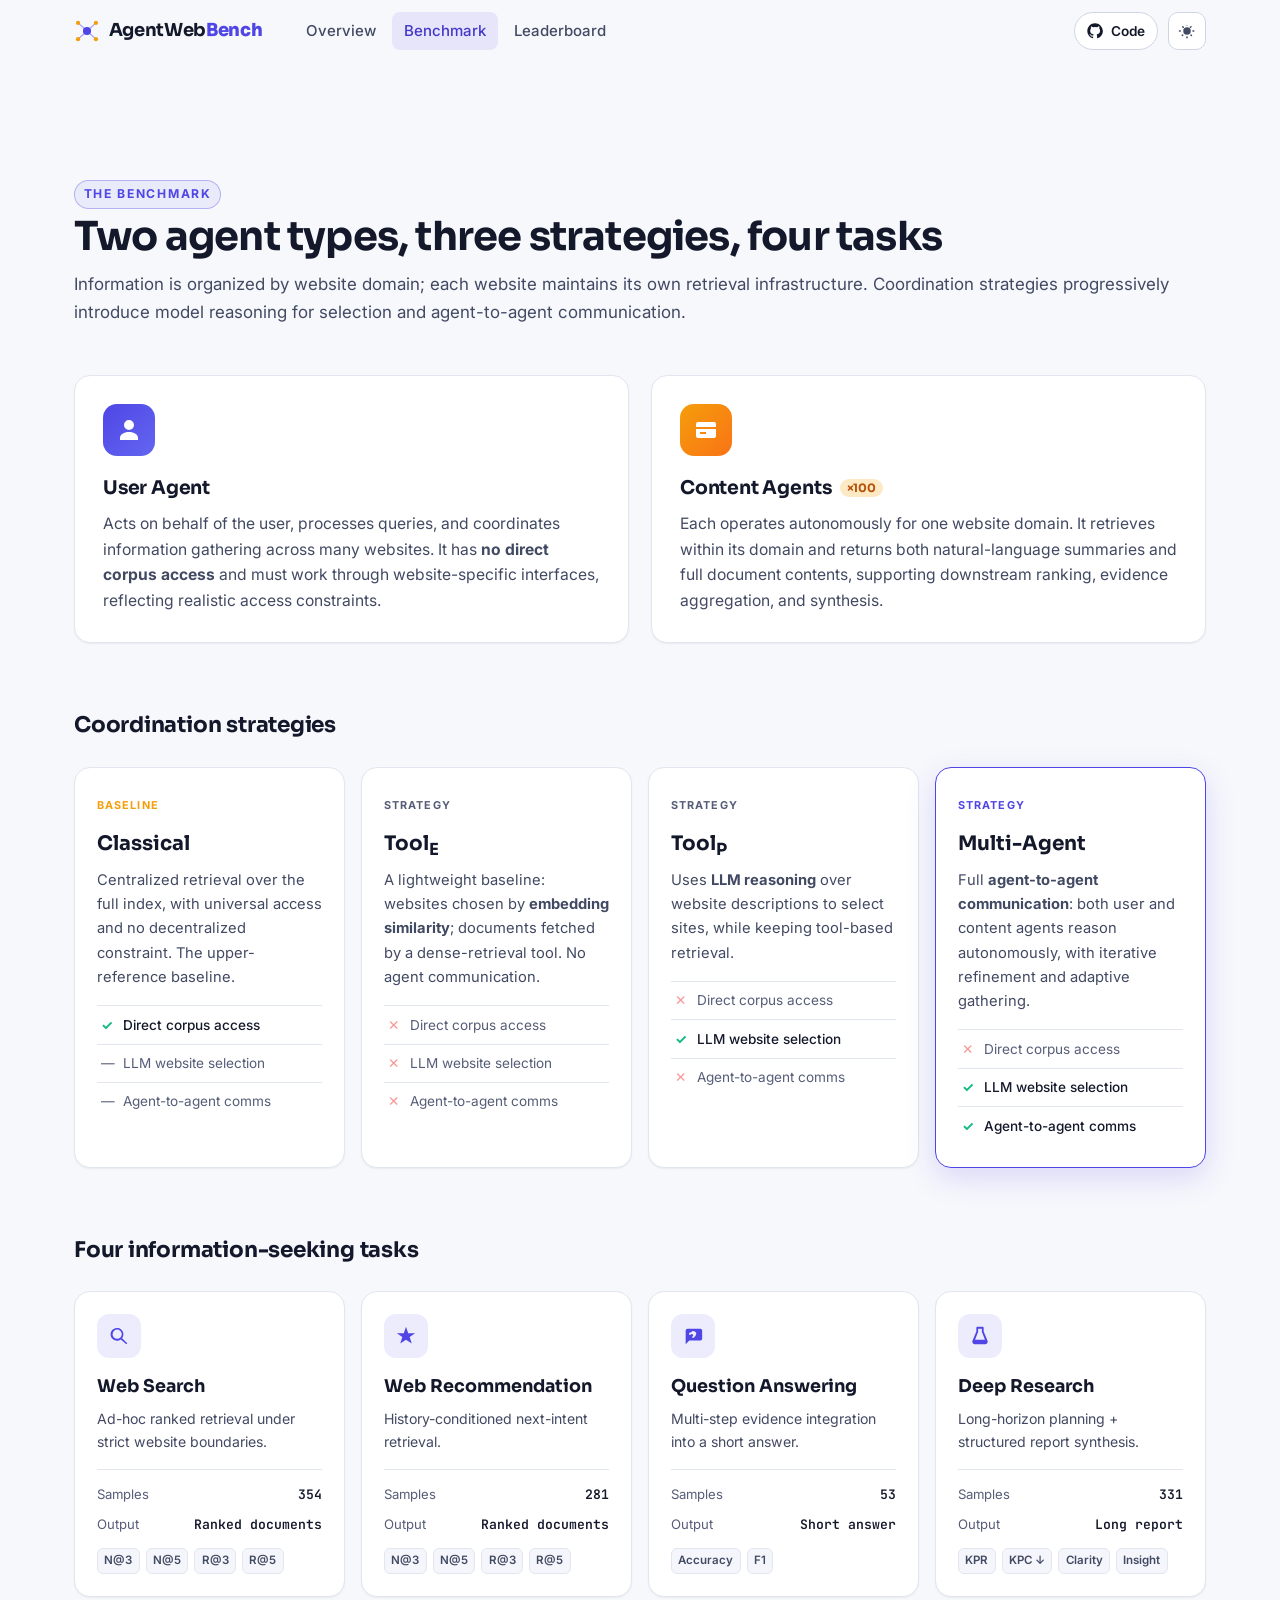
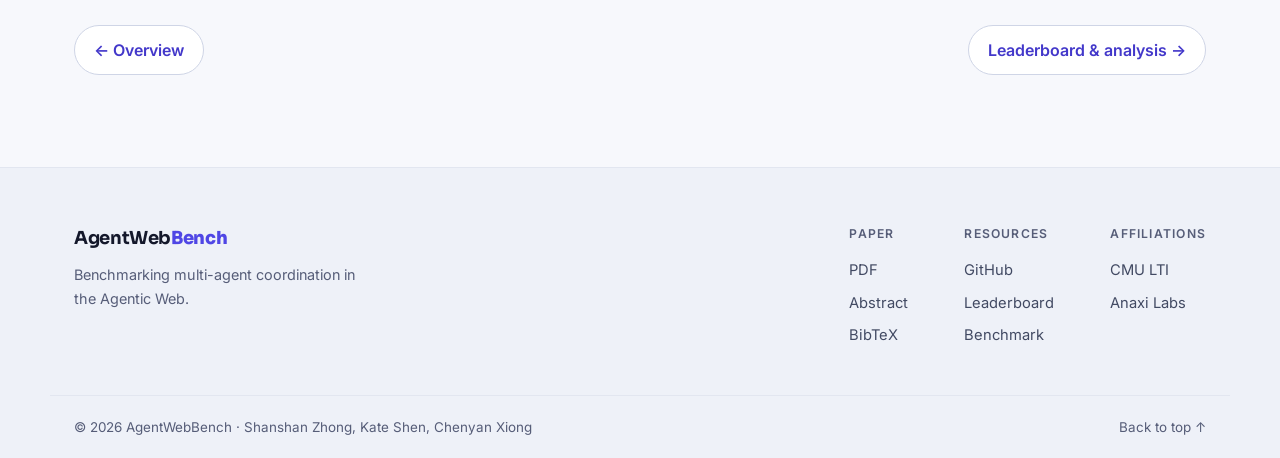
==== benchmark.html @ 43adce04 "upload" ====
<!DOCTYPE html>
<html lang="en" data-theme="light">
<head>
<meta charset="UTF-8" />
<meta name="viewport" content="width=device-width, initial-scale=1.0" />
<title>Benchmark · AgentWebBench</title>
<meta name="description" content="The AgentWebBench design: two agent types (user agent + 100 content agents), three coordination strategies (Tool_E, Tool_P, Multi-Agent), and four information-seeking tasks." />
<meta name="author" content="Shanshan Zhong, Kate Shen, Chenyan Xiong" />

<link rel="icon" href="data:image/svg+xml,%3Csvg xmlns='http://www.w3.org/2000/svg' viewBox='0 0 32 32'%3E%3Ccircle cx='16' cy='16' r='5' fill='%234f46e5'/%3E%3Ccircle cx='5' cy='6' r='2.6' fill='%23f59e0b'/%3E%3Ccircle cx='27' cy='6' r='2.6' fill='%23f59e0b'/%3E%3Ccircle cx='5' cy='26' r='2.6' fill='%23f59e0b'/%3E%3Ccircle cx='27' cy='26' r='2.6' fill='%23f59e0b'/%3E%3Cg stroke='%234f46e5' stroke-width='1.4' opacity='.55'%3E%3Cline x1='16' y1='16' x2='5' y2='6'/%3E%3Cline x1='16' y1='16' x2='27' y2='6'/%3E%3Cline x1='16' y1='16' x2='5' y2='26'/%3E%3Cline x1='16' y1='16' x2='27' y2='26'/%3E%3C/g%3E%3C/svg%3E" />

<link rel="preconnect" href="https://fonts.googleapis.com" />
<link rel="preconnect" href="https://fonts.gstatic.com" crossorigin />
<link href="https://fonts.googleapis.com/css2?family=Inter:wght@400;500;600;700;800&family=Sora:wght@600;700;800&family=JetBrains+Mono:wght@400;500;600&display=swap" rel="stylesheet" />
<link rel="stylesheet" href="assets/css/style.css" />
</head>
<body>

<!-- ============================= NAV ============================= -->
<header class="nav" id="nav">
  <div class="nav__inner">
    <a href="index.html" class="nav__brand" aria-label="AgentWebBench home">
      <span class="nav__logo" aria-hidden="true">
        <svg viewBox="0 0 32 32" width="26" height="26">
          <g class="logo-edges" stroke="currentColor" stroke-width="1.4" opacity=".5">
            <line x1="16" y1="16" x2="5" y2="6"/><line x1="16" y1="16" x2="27" y2="6"/>
            <line x1="16" y1="16" x2="5" y2="26"/><line x1="16" y1="16" x2="27" y2="26"/>
          </g>
          <circle cx="16" cy="16" r="5" class="logo-hub"/>
          <circle cx="5" cy="6" r="2.6" class="logo-node"/><circle cx="27" cy="6" r="2.6" class="logo-node"/>
          <circle cx="5" cy="26" r="2.6" class="logo-node"/><circle cx="27" cy="26" r="2.6" class="logo-node"/>
        </svg>
      </span>
      <span class="nav__name">AgentWeb<b>Bench</b></span>
    </a>

    <nav class="nav__links" aria-label="Section navigation">
      <a href="index.html">Overview</a>
      <a href="benchmark.html" class="active">Benchmark</a>
      <a href="leaderboard.html">Leaderboard</a>
    </nav>

    <div class="nav__actions">
      <a class="btn btn--ghost btn--sm" href="https://github.com/cxcscmu/AgentWebBench" target="_blank" rel="noopener">
        <svg viewBox="0 0 24 24" width="16" height="16" aria-hidden="true"><path fill="currentColor" d="M12 .5C5.7.5.5 5.7.5 12c0 5.1 3.3 9.4 7.9 10.9.6.1.8-.3.8-.6v-2c-3.2.7-3.9-1.5-3.9-1.5-.5-1.3-1.3-1.7-1.3-1.7-1.1-.7.1-.7.1-.7 1.2 0 1.8 1.2 1.8 1.2 1 1.8 2.8 1.3 3.5 1 .1-.8.4-1.3.7-1.6-2.6-.3-5.3-1.3-5.3-5.7 0-1.3.5-2.3 1.2-3.1-.1-.3-.5-1.5.1-3.1 0 0 1-.3 3.3 1.2a11.5 11.5 0 0 1 6 0C17.3 4.7 18.3 5 18.3 5c.6 1.6.2 2.8.1 3.1.8.8 1.2 1.8 1.2 3.1 0 4.4-2.7 5.4-5.3 5.7.4.4.8 1.1.8 2.2v3.3c0 .3.2.7.8.6 4.6-1.5 7.9-5.8 7.9-10.9C23.5 5.7 18.3.5 12 .5z"/></svg>
        <span>Code</span>
      </a>
      <button class="theme-toggle" id="themeToggle" aria-label="Toggle dark mode" title="Toggle theme">
        <svg class="icon-sun" viewBox="0 0 24 24" width="18" height="18"><path fill="currentColor" d="M12 17a5 5 0 1 0 0-10 5 5 0 0 0 0 10zm0-13a1 1 0 0 1 1 1V4a1 1 0 0 1-2 0V5a1 1 0 0 1 1-1zm0 15a1 1 0 0 1 1 1v1a1 1 0 0 1-2 0v-1a1 1 0 0 1 1-1zM4 12a1 1 0 0 1-1 1H2a1 1 0 0 1 0-2h1a1 1 0 0 1 1 1zm18 0a1 1 0 0 1-1 1h-1a1 1 0 0 1 0-2h1a1 1 0 0 1 1 1zM5.6 5.6a1 1 0 0 1 1.4 0l.7.7A1 1 0 1 1 6.3 7.7l-.7-.7a1 1 0 0 1 0-1.4zm11 11a1 1 0 0 1 1.4 0l.7.7a1 1 0 0 1-1.4 1.4l-.7-.7a1 1 0 0 1 0-1.4zm1.4-11a1 1 0 0 1 0 1.4l-.7.7a1 1 0 1 1-1.4-1.4l.7-.7a1 1 0 0 1 1.4 0zm-11 11a1 1 0 0 1 0 1.4l-.7.7a1 1 0 0 1-1.4-1.4l.7-.7a1 1 0 0 1 1.4 0z"/></svg>
        <svg class="icon-moon" viewBox="0 0 24 24" width="18" height="18"><path fill="currentColor" d="M21 12.8A9 9 0 1 1 11.2 3a7 7 0 0 0 9.8 9.8z"/></svg>
      </button>
      <button class="nav__burger" id="navBurger" aria-label="Open menu"><span></span><span></span><span></span></button>
    </div>
  </div>
</header>

<main id="top">

<!-- ============================= BENCHMARK ============================= -->
<section class="section section--first" id="benchmark">
  <div class="wrap">
    <header class="section__head section__head--wide reveal">
      <span class="eyebrow">The Benchmark</span>
      <h2 class="nowrap-lg">Two agent types, three strategies, four tasks</h2>
      <p class="section__sub">
        Information is organized by website domain; each website maintains its own retrieval infrastructure.
        Coordination strategies progressively introduce model reasoning for selection and agent-to-agent
        communication.
      </p>
    </header>

    <!-- Agent types -->
    <div class="cards cards--2 reveal">
      <article class="card card--agent">
        <div class="card__icon card__icon--user" aria-hidden="true">
          <svg viewBox="0 0 24 24" width="24" height="24"><path fill="currentColor" d="M12 12a5 5 0 1 0 0-10 5 5 0 0 0 0 10zm0 2c-5 0-9 2.5-9 6v2h18v-2c0-3.5-4-6-9-6z"/></svg>
        </div>
        <h3>User Agent</h3>
        <p>Acts on behalf of the user, processes queries, and coordinates information gathering across many websites. It has <b>no direct corpus access</b> and must work through website-specific interfaces, reflecting realistic access constraints.</p>
      </article>
      <article class="card card--agent">
        <div class="card__icon card__icon--content" aria-hidden="true">
          <svg viewBox="0 0 24 24" width="24" height="24"><path fill="currentColor" d="M4 4h16a2 2 0 0 1 2 2v3H2V6a2 2 0 0 1 2-2zm-2 7h20v7a2 2 0 0 1-2 2H4a2 2 0 0 1-2-2v-7zm4 3v2h6v-2H6z"/></svg>
        </div>
        <h3>Content Agents <span class="pill">×100</span></h3>
        <p>Each operates autonomously for one website domain. It retrieves within its domain and returns both natural-language summaries and full document contents, supporting downstream ranking, evidence aggregation, and synthesis.</p>
      </article>
    </div>

    <!-- Strategies -->
    <h3 class="subhead reveal">Coordination strategies</h3>
    <div class="strategy reveal">
      <div class="strategy__col">
        <div class="strategy__badge strategy__badge--base">Baseline</div>
        <h4>Classical</h4>
        <p>Centralized retrieval over the full index, with universal access and no decentralized constraint. The upper-reference baseline.</p>
        <ul class="strategy__feats">
          <li data-on>Direct corpus access</li>
          <li>LLM website selection</li>
          <li>Agent-to-agent comms</li>
        </ul>
      </div>
      <div class="strategy__col">
        <div class="strategy__badge">Strategy</div>
        <h4>Tool<sub>E</sub></h4>
        <p>A lightweight baseline: websites chosen by <b>embedding similarity</b>; documents fetched by a dense-retrieval tool. No agent communication.</p>
        <ul class="strategy__feats">
          <li class="off">Direct corpus access</li>
          <li class="off">LLM website selection</li>
          <li class="off">Agent-to-agent comms</li>
        </ul>
      </div>
      <div class="strategy__col">
        <div class="strategy__badge">Strategy</div>
        <h4>Tool<sub>P</sub></h4>
        <p>Uses <b>LLM reasoning</b> over website descriptions to select sites, while keeping tool-based retrieval.</p>
        <ul class="strategy__feats">
          <li class="off">Direct corpus access</li>
          <li data-on>LLM website selection</li>
          <li class="off">Agent-to-agent comms</li>
        </ul>
      </div>
      <div class="strategy__col strategy__col--hl">
        <div class="strategy__badge strategy__badge--star">Strategy</div>
        <h4>Multi-Agent</h4>
        <p>Full <b>agent-to-agent communication</b>: both user and content agents reason autonomously, with iterative refinement and adaptive gathering.</p>
        <ul class="strategy__feats">
          <li class="off">Direct corpus access</li>
          <li data-on>LLM website selection</li>
          <li data-on>Agent-to-agent comms</li>
        </ul>
      </div>
    </div>

    <!-- Tasks -->
    <h3 class="subhead reveal">Four information-seeking tasks</h3>
    <div class="tasks reveal" id="taskCards"></div>

    <nav class="pagenav reveal" aria-label="Page navigation">
      <a href="index.html">← Overview</a>
      <a href="leaderboard.html">Leaderboard &amp; analysis →</a>
    </nav>
  </div>
</section>

</main>

<!-- ============================= FOOTER ============================= -->
<footer class="footer">
  <h2 class="sr-only">Site footer</h2>
  <div class="wrap footer__inner">
    <div class="footer__brand">
      <span class="nav__name">AgentWeb<b>Bench</b></span>
      <p>Benchmarking multi-agent coordination in the Agentic Web.</p>
    </div>
    <div class="footer__cols">
      <div>
        <h3>Paper</h3>
        <a href="paper/latex/example_paper.pdf" target="_blank" rel="noopener">PDF</a>
        <a href="index.html#abstract">Abstract</a>
        <a href="index.html#cite">BibTeX</a>
      </div>
      <div>
        <h3>Resources</h3>
        <a href="https://github.com/cxcscmu/AgentWebBench" target="_blank" rel="noopener">GitHub</a>
        <a href="leaderboard.html">Leaderboard</a>
        <a href="benchmark.html">Benchmark</a>
      </div>
      <div>
        <h3>Affiliations</h3>
        <a href="https://lti.cs.cmu.edu" target="_blank" rel="noopener">CMU LTI</a>
        <span>Anaxi Labs</span>
      </div>
    </div>
  </div>
  <div class="footer__bar">
    <span>© 2026 AgentWebBench · Shanshan Zhong, Kate Shen, Chenyan Xiong</span>
    <a href="#top">Back to top ↑</a>
  </div>
</footer>

<script src="assets/js/data.js"></script>
<script src="assets/js/main.js"></script>
</body>
</html>
---- assets/css/style.css ----
/* =========================================================================
   AgentWebBench — project page styles
   ========================================================================= */

/* ---------- Design tokens ---------- */
:root {
  --bg:            #f7f8fc;
  --bg-alt:        #eef1f8;
  --surface:       #ffffff;
  --surface-2:     #f4f6fb;
  --ink:           #14182b;
  --ink-soft:      #424a63;
  --ink-faint:     #565d78; /* AA (≥4.5:1) on white & --surface-2 for caption/note text */
  --line:          #e2e6f0;
  --line-strong:   #cfd5e6;

  --brand:         #4f46e5;
  --brand-2:       #6366f1;
  --brand-ink:     #4338ca;
  --accent:        #f59e0b;
  --accent-soft:   #fde9c4;
  --good:          #10b981;
  --bad:           #ef4444;

  --brand-rgb:     79, 70, 229;
  --accent-rgb:    245, 158, 11;

  --best-bg:       rgba(var(--brand-rgb), .14);
  --best-bar:      var(--brand);
  --second-bg:     rgba(var(--accent-rgb), .16);

  --shadow-sm:     0 1px 2px rgba(20, 24, 43, .06);
  --shadow:        0 6px 24px rgba(20, 24, 43, .08);
  --shadow-lg:     0 24px 60px rgba(20, 24, 43, .14);

  --radius:        16px;
  --radius-sm:     10px;
  --maxw:          1180px;

  --sans: "Inter", system-ui, -apple-system, "Segoe UI", Roboto, sans-serif;
  --display: "Sora", var(--sans);
  --mono: "JetBrains Mono", ui-monospace, "SFMono-Regular", Menlo, monospace;
}

html[data-theme="dark"] {
  --bg:            #0b0e1a;
  --bg-alt:        #0f1426;
  --surface:       #141a2e;
  --surface-2:     #1a2138;
  --ink:           #eef1fb;
  --ink-soft:      #b9c0d6;
  --ink-faint:     #99a2c2; /* lifted for AA contrast on dark surfaces */
  --line:          #242c46;
  --line-strong:   #313a5c;

  --brand:         #818cf8;
  --brand-2:       #a5b4fc;
  --brand-ink:     #c7d2fe;
  --accent:        #fbbf24;
  --accent-soft:   #3a2e12;

  --brand-rgb:     129, 140, 248;
  --accent-rgb:    251, 191, 36;

  --best-bg:       rgba(var(--brand-rgb), .18);
  --second-bg:     rgba(var(--accent-rgb), .15);

  --shadow-sm:     0 1px 2px rgba(0,0,0,.4);
  --shadow:        0 8px 30px rgba(0,0,0,.45);
  --shadow-lg:     0 28px 70px rgba(0,0,0,.6);
}

/* ---------- Base ---------- */
* { box-sizing: border-box; }
html { scroll-behavior: smooth; scroll-padding-top: 84px; }
@media (prefers-reduced-motion: reduce) { html { scroll-behavior: auto; } }

body {
  margin: 0;
  font-family: var(--sans);
  background: var(--bg);
  color: var(--ink);
  line-height: 1.65;
  overflow-x: hidden; /* safety net against any horizontal overflow */
  -webkit-font-smoothing: antialiased;
  text-rendering: optimizeLegibility;
  transition: background .4s ease, color .4s ease;
}

/* Visible keyboard focus for all interactive controls (WCAG 2.4.7) */
:focus-visible {
  outline: 2px solid var(--brand);
  outline-offset: 2px;
  border-radius: 6px;
}
.sr-only {
  position: absolute; width: 1px; height: 1px; padding: 0; margin: -1px;
  overflow: hidden; clip: rect(0 0 0 0); white-space: nowrap; border: 0;
}
img { max-width: 100%; display: block; }
a { color: var(--brand-ink); text-decoration: none; }
a:hover { text-decoration: underline; }
sub, sup { line-height: 0; }
code {
  font-family: var(--mono);
  font-size: .86em;
  background: var(--surface-2);
  border: 1px solid var(--line);
  padding: .1em .4em;
  border-radius: 6px;
  color: var(--brand-ink);
}
::selection { background: rgba(var(--brand-rgb), .25); }

.wrap { width: 100%; max-width: var(--maxw); margin: 0 auto; padding: 0 24px; }
.wrap--narrow { max-width: 820px; }

.section { padding: 92px 0; position: relative; }
.section--alt { background: var(--bg-alt); }
.section__head { max-width: 760px; margin-bottom: 48px; }
.section__head--wide { max-width: none; }
.overview__more { margin-top: 40px; font-size: 1.02rem; color: var(--ink-soft); }
.overview__more a { font-weight: 600; white-space: nowrap; }

/* First section on a sub-page sits a little lower, clear of the sticky nav */
.section--first { padding-top: 116px; }
.pagenav { display: flex; justify-content: space-between; gap: 16px; flex-wrap: wrap; margin-top: 28px; }
.pagenav a { font-weight: 600; font-size: 1rem; padding: .7em 1.2em; border: 1px solid var(--line-strong); border-radius: 100px; background: var(--surface); transition: border-color .2s, transform .2s, color .2s; }
.pagenav a:hover { border-color: var(--brand); color: var(--brand-ink); transform: translateY(-2px); text-decoration: none; }
.pagenav a.is-empty { visibility: hidden; }
/* Keep these headings on a single line on desktop, where there is room */
@media (min-width: 980px) { .nowrap-lg { white-space: nowrap; } }
.section__head h2 {
  font-family: var(--display);
  font-size: clamp(1.7rem, 3.6vw, 2.5rem);
  line-height: 1.12;
  letter-spacing: -.02em;
  margin: .35rem 0 .7rem;
}
.section__sub { color: var(--ink-soft); font-size: 1.06rem; margin: 0; }

.eyebrow {
  display: inline-block;
  font-size: .76rem;
  font-weight: 700;
  letter-spacing: .14em;
  text-transform: uppercase;
  color: var(--brand);
  padding: .3em .7em;
  border: 1px solid color-mix(in srgb, var(--brand) 35%, transparent);
  border-radius: 100px;
  background: rgba(var(--brand-rgb), .07);
}
.subhead {
  font-family: var(--display);
  font-size: 1.35rem;
  letter-spacing: -.01em;
  margin: 64px 0 24px;
}

/* ---------- Buttons ---------- */
.btn {
  display: inline-flex; align-items: center; gap: .55em;
  font-family: var(--sans);
  font-weight: 600; font-size: .96rem;
  padding: .72em 1.25em;
  border-radius: 100px;
  border: 1px solid transparent;
  cursor: pointer;
  transition: transform .18s ease, box-shadow .2s ease, background .2s ease, border-color .2s ease, color .2s ease;
  text-decoration: none !important;
  white-space: nowrap;
}
.btn:active { transform: translateY(1px); }
.btn--sm { padding: .5em .9em; font-size: .85rem; }
.btn--primary { background: var(--brand); color: #fff; box-shadow: 0 8px 22px rgba(var(--brand-rgb), .35); }
.btn--primary:hover { background: var(--brand-2); transform: translateY(-2px); box-shadow: 0 12px 28px rgba(var(--brand-rgb), .42); }
.btn--dark { background: var(--ink); color: var(--bg); }
.btn--dark:hover { transform: translateY(-2px); box-shadow: var(--shadow); }
.btn--ghost { background: var(--surface); color: var(--ink); border-color: var(--line-strong); }
.btn--ghost:hover { border-color: var(--brand); color: var(--brand-ink); transform: translateY(-2px); }

/* ---------- Nav ---------- */
.nav {
  position: sticky; top: 0; z-index: 100;
  backdrop-filter: saturate(160%) blur(14px);
  -webkit-backdrop-filter: saturate(160%) blur(14px);
  background: color-mix(in srgb, var(--bg) 78%, transparent);
  border-bottom: 1px solid transparent;
  transition: border-color .3s ease, background .3s ease, box-shadow .3s;
}
.nav.is-scrolled { border-color: var(--line); box-shadow: var(--shadow-sm); }
.nav__inner {
  max-width: var(--maxw); margin: 0 auto;
  display: flex; align-items: center; gap: 18px;
  padding: 12px 24px;
}
.nav__brand { display: flex; align-items: center; gap: .55em; color: var(--ink); text-decoration: none !important; }
.nav__logo { color: var(--brand); display: grid; place-items: center; }
.logo-hub { fill: var(--brand); }
.logo-node { fill: var(--accent); }
.nav__name { font-family: var(--display); font-weight: 700; font-size: 1.12rem; letter-spacing: -.02em; }
.nav__name b { color: var(--brand); font-weight: 800; }
.nav__links { display: flex; gap: 4px; margin-left: 14px; }
.nav__links a {
  color: var(--ink-soft); font-weight: 500; font-size: .94rem;
  padding: .45em .8em; border-radius: 8px; text-decoration: none !important;
  transition: color .15s, background .15s;
}
.nav__links a:hover { color: var(--ink); background: var(--surface-2); }
.nav__links a.active { color: var(--brand-ink); background: rgba(var(--brand-rgb), .1); }
.nav__actions { margin-left: auto; display: flex; align-items: center; gap: 10px; }

.theme-toggle {
  width: 38px; height: 38px; display: grid; place-items: center;
  border-radius: 10px; border: 1px solid var(--line-strong);
  background: var(--surface); color: var(--ink-soft); cursor: pointer;
  transition: color .2s, border-color .2s, transform .2s;
}
.theme-toggle:hover { color: var(--brand); border-color: var(--brand); transform: rotate(-12deg); }
.icon-moon { display: none; }
html[data-theme="dark"] .icon-sun { display: none; }
html[data-theme="dark"] .icon-moon { display: block; }

.nav__burger { display: none; flex-direction: column; gap: 4px; width: 38px; height: 38px; border: 1px solid var(--line-strong); background: var(--surface); border-radius: 10px; cursor: pointer; align-items: center; justify-content: center; }
.nav__burger span { width: 17px; height: 2px; background: var(--ink); border-radius: 2px; transition: .25s; }

/* ---------- Hero ---------- */
.hero {
  position: relative; overflow: hidden;
  padding: clamp(70px, 12vw, 130px) 0 96px;
  text-align: center;
  background:
    radial-gradient(1200px 500px at 50% -8%, rgba(var(--brand-rgb), .14), transparent 60%),
    radial-gradient(900px 420px at 85% 12%, rgba(var(--accent-rgb), .1), transparent 55%);
}
.hero__canvas { position: absolute; inset: 0; width: 100%; height: 100%; opacity: .55; }
.hero__glow { position: absolute; left: 50%; top: -120px; width: 620px; height: 620px; transform: translateX(-50%);
  background: radial-gradient(circle, rgba(var(--brand-rgb), .22), transparent 65%); filter: blur(20px); pointer-events: none; }
.hero__inner { position: relative; z-index: 2; max-width: 920px; margin: 0 auto; padding: 0 24px; }

.hero__venue {
  display: inline-flex; align-items: center; gap: .55em;
  font-size: .82rem; font-weight: 600; letter-spacing: .03em;
  color: var(--brand-ink);
  background: var(--surface); border: 1px solid var(--line-strong);
  padding: .45em 1em; border-radius: 100px; box-shadow: var(--shadow-sm);
  text-decoration: none !important; margin-bottom: 26px;
}
.hero__venue .dot { width: 8px; height: 8px; border-radius: 50%; background: var(--accent); box-shadow: 0 0 0 4px rgba(var(--accent-rgb), .2); animation: pulse 2.4s ease-in-out infinite; }
@keyframes pulse { 50% { box-shadow: 0 0 0 8px rgba(var(--accent-rgb), 0); } }

.hero__title {
  font-family: var(--display); font-weight: 800;
  font-size: clamp(2.05rem, 9.6vw, 5.6rem);
  line-height: .98; letter-spacing: -.035em;
  margin: 0 0 .15em;
  background: linear-gradient(135deg, var(--ink) 30%, var(--brand) 120%);
  -webkit-background-clip: text; background-clip: text; -webkit-text-fill-color: transparent;
}
.hero__tagline { font-family: var(--display); font-weight: 700; font-size: clamp(1.1rem, 3vw, 1.7rem); letter-spacing: -.015em; margin: 0 0 1.1rem; color: var(--ink); }
.grad { background: linear-gradient(100deg, var(--brand), var(--accent)); -webkit-background-clip: text; background-clip: text; -webkit-text-fill-color: transparent; }
.hero__lead { max-width: 680px; margin: 0 auto 2rem; color: var(--ink-soft); font-size: 1.08rem; }
.hero__lead b { color: var(--ink); font-weight: 600; }

.hero__authors { list-style: none; display: flex; flex-wrap: wrap; justify-content: center; gap: .2em 1.4em; padding: 0; margin: 0 0 .4rem; font-size: 1.06rem; font-weight: 600; }
.hero__authors a { color: var(--brand-ink); }
.hero__authors sup { color: var(--ink-faint); font-weight: 500; }
.hero__affil { color: var(--ink-soft); font-size: 1.05rem; margin: 0 0 2rem; }
.hero__affil sup { color: var(--brand); font-weight: 700; }

.hero__cta { display: flex; flex-wrap: wrap; gap: 12px; justify-content: center; margin-bottom: 3.2rem; }

.hero__stats {
  display: flex; flex-wrap: wrap; justify-content: center; gap: 12px;
  max-width: 680px; margin: 0 auto; padding: 0;
}
.hero__stats > div {
  flex: 0 1 150px;
  background: var(--surface); border: 1px solid var(--line);
  border-radius: 14px; padding: 18px 8px; box-shadow: var(--shadow-sm);
}
.hero__stats dt { font-family: var(--display); font-weight: 800; font-size: clamp(1.4rem, 3vw, 2rem); color: var(--brand); letter-spacing: -.02em; }
.hero__stats dd { margin: 2px 0 0; font-size: .8rem; color: var(--ink-faint); font-weight: 500; }

.hero__scroll { position: absolute; bottom: 22px; left: 50%; transform: translateX(-50%); width: 26px; height: 42px; border: 2px solid var(--line-strong); border-radius: 14px; z-index: 2; }
.hero__scroll span { position: absolute; top: 8px; left: 50%; width: 4px; height: 8px; margin-left: -2px; background: var(--brand); border-radius: 4px; animation: scrolldot 1.8s ease-in-out infinite; }
@keyframes scrolldot { 0%,100% { opacity: 0; transform: translateY(0); } 40% { opacity: 1; } 80% { opacity: 0; transform: translateY(12px); } }

/* ---------- Abstract ---------- */
.abstract {
  font-size: 1.12rem; line-height: 1.85; color: var(--ink-soft); margin: 1.4rem 0 0;
  padding-left: 24px; border-left: 3px solid var(--brand);
}
.abstract b { color: var(--ink); font-weight: 600; }
.abstract__links { margin-top: 1.4rem; padding-left: 24px; }
.abstract__links a { font-weight: 600; }

/* ---------- Cards ---------- */
.cards { display: grid; gap: 22px; }
.cards--2 { grid-template-columns: repeat(2, 1fr); }
.cards--3 { grid-template-columns: repeat(3, 1fr); margin-top: 44px; }
.card {
  background: var(--surface); border: 1px solid var(--line);
  border-radius: var(--radius); padding: 28px;
  box-shadow: var(--shadow-sm); transition: transform .25s ease, box-shadow .25s ease, border-color .25s;
}
.card:hover { transform: translateY(-4px); box-shadow: var(--shadow); border-color: var(--line-strong); }
.card h3 { font-family: var(--display); font-size: 1.18rem; margin: .2rem 0 .5rem; letter-spacing: -.01em; }
.card p { color: var(--ink-soft); margin: 0; font-size: .98rem; }

.card--contrib { position: relative; padding-top: 30px; }
.card--contrib .card__num { font-family: var(--display); font-weight: 800; font-size: 2.4rem; color: rgba(var(--brand-rgb), .22); line-height: 1; }
.card--contrib h3 { margin-top: .35rem; }

.card__icon { width: 52px; height: 52px; border-radius: 14px; display: grid; place-items: center; margin-bottom: 16px; color: #fff; }
.card__icon--user { background: linear-gradient(135deg, var(--brand), var(--brand-2)); }
.card__icon--content { background: linear-gradient(135deg, var(--accent), #f97316); }
.pill { font-size: .72rem; font-weight: 700; vertical-align: middle; background: var(--accent-soft); color: #b45309; padding: .2em .6em; border-radius: 100px; margin-left: .4em; }
html[data-theme="dark"] .pill { color: var(--accent); }

/* ---------- Figures ---------- */
.figure { margin: 0; }
.figure img { border: 1px solid var(--line); border-radius: var(--radius); background: #fff; box-shadow: var(--shadow); }
.figure figcaption { color: var(--ink-faint); font-size: .9rem; margin-top: 14px; line-height: 1.55; }
.figure--hero { margin: 44px 0 12px; }
.figure--hero img { padding: 18px; }

/* ---------- Strategy comparison ---------- */
.strategy { display: grid; grid-template-columns: repeat(4, 1fr); gap: 16px; }
.strategy__col {
  background: var(--surface); border: 1px solid var(--line); border-radius: var(--radius);
  padding: 22px; box-shadow: var(--shadow-sm); transition: transform .25s, box-shadow .25s;
}
.strategy__col:hover { transform: translateY(-3px); box-shadow: var(--shadow); }
.strategy__col--hl { border-color: var(--brand); box-shadow: 0 10px 30px rgba(var(--brand-rgb), .18); }
.strategy__badge { display: inline-block; font-size: .68rem; font-weight: 700; letter-spacing: .1em; text-transform: uppercase; color: var(--ink-faint); margin-bottom: 12px; }
.strategy__badge--base { color: var(--accent); }
.strategy__badge--star { color: var(--brand); }
.strategy__col h4 { font-family: var(--display); font-size: 1.25rem; margin: 0 0 .5rem; }
.strategy__col p { font-size: .92rem; color: var(--ink-soft); margin: 0 0 16px; min-height: 76px; }
.strategy__feats { list-style: none; padding: 0; margin: 0; border-top: 1px solid var(--line); }
.strategy__feats li { font-size: .85rem; padding: .55em 0 .55em 26px; position: relative; color: var(--ink-faint); border-bottom: 1px solid var(--line); }
.strategy__feats li::before { content: "—"; position: absolute; left: 4px; color: var(--ink-faint); }
.strategy__feats li[data-on] { color: var(--ink); font-weight: 500; }
.strategy__feats li[data-on]::before { content: "✓"; color: var(--good); font-weight: 700; }
.strategy__feats li.off::before { content: "✕"; color: var(--bad); opacity: .55; }
.strategy__feats li:last-child { border-bottom: none; }

/* ---------- Task cards ---------- */
.tasks { display: grid; grid-template-columns: repeat(4, 1fr); gap: 16px; }
.taskcard {
  background: var(--surface); border: 1px solid var(--line); border-radius: var(--radius);
  padding: 22px; box-shadow: var(--shadow-sm); transition: transform .25s, box-shadow .25s, border-color .25s;
  position: relative; overflow: hidden;
}
.taskcard::after { content: ""; position: absolute; inset: 0 0 auto 0; height: 3px; background: linear-gradient(90deg, var(--brand), var(--accent)); opacity: 0; transition: opacity .25s; }
.taskcard:hover { transform: translateY(-4px); box-shadow: var(--shadow); border-color: var(--line-strong); }
.taskcard:hover::after { opacity: 1; }
.taskcard__icon { width: 44px; height: 44px; border-radius: 12px; display: grid; place-items: center; background: rgba(var(--brand-rgb), .1); color: var(--brand); margin-bottom: 14px; }
.taskcard h4 { font-family: var(--display); font-size: 1.1rem; margin: 0 0 .35rem; }
.taskcard p { font-size: .88rem; color: var(--ink-soft); margin: 0 0 16px; }
.taskcard__meta { display: flex; flex-direction: column; gap: 8px; border-top: 1px solid var(--line); padding-top: 14px; }
.taskcard__row { display: flex; justify-content: space-between; font-size: .82rem; }
.taskcard__row span:first-child { color: var(--ink-faint); }
.taskcard__row span:last-child { font-weight: 600; color: var(--ink); font-family: var(--mono); }
.taskcard__metrics { display: flex; flex-wrap: wrap; gap: 6px; margin-top: 4px; }
.taskcard__metrics b { font-size: .72rem; font-weight: 600; background: var(--surface-2); border: 1px solid var(--line); color: var(--ink-soft); padding: .22em .55em; border-radius: 6px; }

/* ---------- Leaderboard ---------- */
.lb { background: var(--surface); border: 1px solid var(--line); border-radius: var(--radius); box-shadow: var(--shadow); overflow: hidden; }
.lb__tabs { display: flex; flex-wrap: wrap; gap: 6px; padding: 14px; border-bottom: 1px solid var(--line); background: var(--surface-2); }
.lb__tab {
  display: inline-flex; align-items: center; gap: .5em;
  font-family: var(--sans); font-weight: 600; font-size: .9rem;
  color: var(--ink-soft); background: transparent; border: 1px solid transparent;
  padding: .55em 1em; border-radius: 100px; cursor: pointer; transition: .18s;
}
.lb__tab:hover { color: var(--ink); background: var(--surface); }
.lb__tab.active { color: #fff; background: var(--brand); border-color: var(--brand); box-shadow: 0 6px 16px rgba(var(--brand-rgb), .3); }
.lb__tab .cnt { font-size: .72rem; opacity: .7; font-weight: 500; }

.lb__controls { display: flex; flex-wrap: wrap; gap: 16px; align-items: center; justify-content: space-between; padding: 16px 18px; border-bottom: 1px solid var(--line); }
.lb__filters { display: flex; flex-wrap: wrap; gap: 6px; }
.lb__chip {
  font-family: inherit; font-size: .82rem; font-weight: 600; color: var(--ink-soft);
  background: var(--surface-2); border: 1px solid var(--line); line-height: 1.4;
  padding: .4em .8em; border-radius: 100px; cursor: pointer; transition: .15s; user-select: none;
}
.lb__chip:hover { border-color: var(--line-strong); }
.lb__chip.on { background: rgba(var(--brand-rgb), .12); border-color: var(--brand); color: var(--brand-ink); }
.lb__chip .x { opacity: .6; margin-left: .3em; }
.lb__right { display: flex; align-items: center; gap: 14px; flex-wrap: wrap; }
.lb__check { display: inline-flex; align-items: center; gap: .5em; font-size: .85rem; color: var(--ink-soft); cursor: pointer; user-select: none; }
.lb__check input { accent-color: var(--brand); width: 15px; height: 15px; }
.lb__search { display: flex; align-items: center; gap: .5em; background: var(--surface-2); border: 1px solid var(--line); border-radius: 100px; padding: .35em .85em; color: var(--ink-faint); transition: border-color .18s, box-shadow .18s; }
.lb__search:focus-within { border-color: var(--brand); box-shadow: 0 0 0 3px rgba(var(--brand-rgb), .18); color: var(--brand); }
.lb__search input { border: none; background: transparent; outline: none; font-family: var(--sans); font-size: .85rem; color: var(--ink); width: 130px; }

.lb__scroll { overflow-x: auto; -webkit-overflow-scrolling: touch; scrollbar-width: thin; scrollbar-color: var(--line-strong) transparent; }
.lb__scroll::-webkit-scrollbar { height: 9px; }
.lb__scroll::-webkit-scrollbar-thumb { background: var(--line-strong); border-radius: 100px; }
.lb__scroll::-webkit-scrollbar-track { background: transparent; }
.lb__hint { display: none; padding: 8px 18px 0; font-size: .76rem; color: var(--ink-faint); }
@media (max-width: 640px) { .lb__hint { display: block; } }
.lb__table { width: 100%; border-collapse: collapse; font-size: .92rem; min-width: 640px; }
.lb__table thead th {
  position: sticky; top: 0; z-index: 2;
  background: var(--surface); color: var(--ink-faint);
  font-weight: 600; font-size: .76rem; letter-spacing: .04em; text-transform: uppercase;
  text-align: right; padding: 14px 14px; border-bottom: 2px solid var(--line); white-space: nowrap;
  cursor: pointer; user-select: none; transition: color .15s;
}
.lb__table thead th:hover { color: var(--brand); }
.lb__table thead th.col-rank, .lb__table thead th.col-model, .lb__table thead th.col-method { text-align: left; }
.lb__table thead th.sorted { color: var(--brand); }
.lb__table thead th .arr { font-size: .9em; margin-left: .25em; }

.lb__table tbody td { padding: 11px 14px; border-bottom: 1px solid var(--line); text-align: right; white-space: nowrap; }
.lb__table tbody tr { transition: background .12s; }
.lb__table tbody tr:hover { background: var(--surface-2); }
.lb__table tbody tr.is-baseline { background: repeating-linear-gradient(45deg, transparent, transparent 8px, rgba(var(--accent-rgb), .04) 8px, rgba(var(--accent-rgb), .04) 16px); }

.cell-rank { color: var(--ink-faint); font-family: var(--mono); font-weight: 600; text-align: left !important; width: 44px; }
.cell-rank.top1 { color: var(--brand); }
.cell-model { text-align: left !important; }
.cell-model .m-name { font-weight: 700; color: var(--ink); }
.cell-model .m-org { display: inline-block; font-size: .68rem; font-weight: 700; letter-spacing: .03em; padding: .12em .5em; border-radius: 5px; margin-left: .5em; vertical-align: middle; }
.org-Qwen { background: #ede9fe; color: #6d28d9; }
.org-DeepSeek { background: #dbeafe; color: #1d4ed8; }
.org-OpenAI { background: #d1fae5; color: #047857; }
.org-Google { background: #fee2e2; color: #b91c1c; }
html[data-theme="dark"] .org-Qwen { background: #2e2466; color: #c4b5fd; }
html[data-theme="dark"] .org-DeepSeek { background: #16315f; color: #93c5fd; }
html[data-theme="dark"] .org-OpenAI { background: #0d3a2c; color: #6ee7b7; }
html[data-theme="dark"] .org-Google { background: #4a1414; color: #fca5a5; }

.cell-method { text-align: left !important; }
.tag-method { display: inline-block; font-size: .76rem; font-weight: 600; padding: .25em .7em; border-radius: 100px; border: 1px solid var(--line-strong); color: var(--ink-soft); }
.tag-method.m-classical { background: var(--accent-soft); border-color: transparent; color: #b45309; }
.tag-method.m-multi { background: rgba(var(--brand-rgb), .12); border-color: transparent; color: var(--brand-ink); }
html[data-theme="dark"] .tag-method.m-classical { color: var(--accent); }

.cell-val { position: relative; font-variant-numeric: tabular-nums; font-feature-settings: "tnum"; }
.cell-val .v { position: relative; z-index: 1; font-weight: 500; }
.cell-val .bar { position: absolute; right: 8px; bottom: 5px; height: 3px; border-radius: 2px; background: color-mix(in srgb, var(--brand) 35%, transparent); z-index: 0; }
.cell-val.is-best { background: var(--best-bg); }
.cell-val.is-best .v { font-weight: 800; color: var(--brand-ink); }
.cell-val.is-best .v::after { content: "★"; font-size: .7em; margin-left: .3em; color: var(--brand); vertical-align: top; }
.cell-val.is-second { background: var(--second-bg); }
.cell-val.is-second .v { font-weight: 700; }
.cell-val.is-na { color: var(--ink-faint); opacity: .6; }

.lb__note { padding: 14px 18px; margin: 0; font-size: .82rem; color: var(--ink-faint); border-top: 1px solid var(--line); background: var(--surface-2); }
.legend-best, .legend-second { font-weight: 600; white-space: nowrap; }
.legend-best { color: var(--brand-ink); }
.legend-second { color: var(--accent); }

/* ---------- Findings grid ---------- */
.findings-grid { display: grid; grid-template-columns: repeat(5, 1fr); gap: 14px; margin-top: 38px; }
.finding { background: var(--surface); border: 1px solid var(--line); border-radius: 14px; padding: 20px; box-shadow: var(--shadow-sm); }
.finding__tag { display: inline-block; font-size: .7rem; font-weight: 700; letter-spacing: .08em; text-transform: uppercase; color: var(--brand); margin-bottom: 10px; }
.finding p { font-size: .88rem; color: var(--ink-soft); margin: 0; }
.finding p b { color: var(--ink); }

/* ---------- Analysis blocks ---------- */
.analysis { display: grid; grid-template-columns: 1fr 1.15fr; gap: 48px; align-items: center; padding: 40px 0; }
.analysis--rev .analysis__text { order: 2; }
.analysis__kicker { display: inline-block; font-size: .74rem; font-weight: 700; letter-spacing: .12em; text-transform: uppercase; color: var(--accent); margin-bottom: 10px; }
.analysis__text h3 { font-family: var(--display); font-size: clamp(1.4rem, 2.6vw, 1.85rem); letter-spacing: -.02em; margin: 0 0 .8rem; line-height: 1.18; }
.analysis__text p { color: var(--ink-soft); margin: 0 0 1rem; }
.analysis__text p b { color: var(--ink); }
.analysis__fig img { padding: 14px; }

/* Full-width analysis block (e.g. the wide efficiency violin figure) */
.analysis-wide { padding: 40px 0; }
.analysis-wide__text { max-width: none; margin-bottom: 28px; }
.analysis-wide__text h3 { font-family: var(--display); font-size: clamp(1.4rem, 2.6vw, 1.85rem); letter-spacing: -.02em; margin: 0 0 .8rem; line-height: 1.18; }
.analysis-wide__text p { color: var(--ink-soft); margin: 0 0 1rem; }
.analysis-wide__text p b { color: var(--ink); }
.figure--wide img { width: 100%; padding: 18px; }

.stat-chips { display: flex; gap: 14px; flex-wrap: wrap; margin-top: 1.5rem; }
.stat-chip { background: var(--surface); border: 1px solid var(--line); border-radius: 12px; padding: 14px 16px; box-shadow: var(--shadow-sm); flex: 1 1 180px; }
.stat-chip b { display: block; font-family: var(--display); font-size: 1.3rem; color: var(--brand); letter-spacing: -.01em; }
.stat-chip span { font-size: .8rem; color: var(--ink-faint); }

/* ---------- Case box ---------- */
.casebox { background: var(--surface); border: 1px solid var(--line); border-radius: var(--radius); box-shadow: var(--shadow); overflow: hidden; }
.casebox__head { background: var(--ink); color: var(--bg); font-weight: 700; font-size: .92rem; padding: 14px 20px; font-family: var(--display); }
.casebox__body { padding: 20px; }
.casebox__body p { font-size: .92rem; margin: 0 0 .7rem; color: var(--ink-soft); }
.casebox__body p b { color: var(--ink); }
.casebox__ev { background: var(--surface-2); border-left: 3px solid var(--brand); padding: 10px 14px; border-radius: 0 8px 8px 0; font-size: .88rem !important; }
.casebox__note { font-size: .85rem !important; color: var(--ink-faint) !important; border-top: 1px dashed var(--line); padding-top: .8rem; }
.ok { color: var(--good); font-weight: 700; }
.bad { color: var(--bad); font-weight: 700; }

/* ---------- Data blocks (tables) ---------- */
.data-block { margin-top: 40px; }
.data-block--card { background: var(--surface); border: 1px solid var(--line); border-radius: var(--radius); padding: 24px; box-shadow: var(--shadow-sm); margin-top: 0; }
.data-block__title { font-family: var(--display); font-size: 1.12rem; margin: 0 0 .3rem; }
.data-block__sub { color: var(--ink-faint); font-size: .9rem; margin: 0 0 16px; }
.data-block__scroll { overflow-x: auto; border: 1px solid var(--line); border-radius: 12px; }
.data-block--card .data-block__scroll { box-shadow: none; }
.dt { width: 100%; border-collapse: collapse; font-size: .88rem; }
.dt th, .dt td { padding: 10px 14px; text-align: right; white-space: nowrap; border-bottom: 1px solid var(--line); font-variant-numeric: tabular-nums; }
.dt thead th { background: var(--surface-2); color: var(--ink-faint); font-weight: 600; font-size: .74rem; letter-spacing: .04em; text-transform: uppercase; }
.dt th:first-child, .dt td:first-child { text-align: left; font-weight: 600; color: var(--ink); }
.dt tbody tr:last-child td { border-bottom: none; }
.dt tbody tr:hover { background: var(--surface-2); }
.dt .grp { background: var(--surface-2); font-weight: 700; color: var(--brand-ink); text-align: left; }
.dt .barcell { position: relative; }
.dt .barcell .bg { position: absolute; left: 0; top: 0; bottom: 0; background: rgba(var(--brand-rgb), .12); z-index: 0; }
.dt .barcell .fg { position: relative; z-index: 1; }
.dt .splitbar { display: flex; height: 18px; border-radius: 5px; overflow: hidden; min-width: 120px; }
.dt .splitbar .u { background: var(--brand); }
.dt .splitbar .c { background: var(--accent); }
.dt .ctr { text-align: center; }
.dt .bdiv { border-right: 2px solid var(--line-strong); }
.dt .splitlabel { display: flex; justify-content: space-between; font-size: .72rem; color: var(--ink-faint); margin-top: 3px; }

/* ---------- BibTeX ---------- */
.cite__title { font-family: var(--display); font-size: clamp(1.6rem,3.4vw,2.3rem); letter-spacing: -.02em; margin: .4rem 0 1.4rem; }
.bibtex { position: relative; }
.bibtex pre {
  background: var(--surface); color: var(--ink); border: 1px solid var(--line);
  font-family: var(--mono); font-size: .84rem; line-height: 1.7;
  padding: 24px; border-radius: var(--radius); overflow-x: auto; margin: 0;
  box-shadow: var(--shadow);
}
html[data-theme="dark"] .bibtex pre { background: #060a16; color: #e6e9f5; }
.bibtex__copy {
  position: absolute; top: 14px; right: 14px;
  display: inline-flex; align-items: center; gap: .4em;
  font-family: var(--sans); font-size: .8rem; font-weight: 600;
  color: var(--ink-soft); background: var(--surface-2); border: 1px solid var(--line-strong);
  padding: .45em .8em; border-radius: 8px; cursor: pointer; transition: .18s;
}
.bibtex__copy:hover { background: var(--surface); color: var(--ink); border-color: var(--brand); }
.bibtex__copy.copied { background: var(--good); border-color: var(--good); color: #fff; }

/* ---------- Footer ---------- */
.footer { background: var(--bg-alt); border-top: 1px solid var(--line); padding-top: 56px; }
.footer__inner { display: flex; flex-wrap: wrap; gap: 40px; justify-content: space-between; padding-bottom: 40px; }
.footer__brand { max-width: 300px; }
.footer__brand p { color: var(--ink-faint); font-size: .9rem; margin: .6rem 0 0; }
.footer__cols { display: flex; gap: 56px; flex-wrap: wrap; }
.footer__cols h3 { font-family: var(--sans); font-weight: 600; font-size: .76rem; letter-spacing: .1em; text-transform: uppercase; color: var(--ink-faint); margin: 0 0 14px; }
.footer__cols a, .footer__cols span { display: block; color: var(--ink-soft); font-size: .92rem; margin-bottom: 8px; text-decoration: none; }
.footer__cols a:hover { color: var(--brand-ink); }
.footer__bar { border-top: 1px solid var(--line); padding: 20px 24px; max-width: var(--maxw); margin: 0 auto; display: flex; justify-content: space-between; flex-wrap: wrap; gap: 10px; font-size: .84rem; color: var(--ink-faint); }
.footer__bar a { color: var(--ink-faint); }

/* ---------- Reveal animation ---------- */
.reveal { opacity: 0; transform: translateY(22px); transition: opacity .7s cubic-bezier(.16,1,.3,1), transform .7s cubic-bezier(.16,1,.3,1); }
.reveal.in { opacity: 1; transform: none; }
@media (prefers-reduced-motion: reduce) { .reveal { opacity: 1; transform: none; transition: none; } }

/* ---------- Responsive ---------- */

/* Nav collapses to burger earlier (brand + 5 links + Code + toggle is tight < ~900px) */
@media (max-width: 900px) {
  .nav__inner { flex-wrap: wrap; }
  .nav__links { display: none; position: absolute; top: 100%; left: 0; right: 0; flex-direction: column;
    background: var(--surface); border-bottom: 1px solid var(--line); padding: 10px; box-shadow: var(--shadow); }
  .nav__links.open { display: flex; }
  .nav__links a { padding: .8em 1em; }
  .nav__burger { display: flex; }
  .nav__actions .btn span { display: none; }
}

@media (max-width: 980px) {
  .cards--3, .strategy, .tasks { grid-template-columns: repeat(3, 1fr); }
  .findings-grid { grid-template-columns: repeat(3, 1fr); }
  .analysis { grid-template-columns: 1fr; gap: 28px; }
  .analysis--rev .analysis__text { order: 0; }
  .strategy__col p { min-height: 0; }
}

@media (max-width: 760px) {
  .section { padding: 64px 0; }
  .cards--2, .cards--3, .strategy, .tasks { grid-template-columns: repeat(2, 1fr); }
  .findings-grid { grid-template-columns: repeat(2, 1fr); }
  .hero__stats { grid-template-columns: repeat(3, 1fr); }
  /* Leaderboard controls stack cleanly instead of fighting space-between */
  .lb__controls { flex-direction: column; align-items: stretch; gap: 12px; }
  .lb__right { justify-content: space-between; width: 100%; }
  .lb__search { flex: 1; }
  .lb__search input { width: 100%; }
}

@media (max-width: 520px) {
  html { scroll-padding-top: 66px; }
  .wrap { padding: 0 18px; }
  .cards--3, .strategy, .tasks, .findings-grid { grid-template-columns: 1fr; }
  /* Balance the 5 hero stats so the trailing item isn't orphaned */
  .hero__stats { display: flex; flex-wrap: wrap; justify-content: center; }
  .hero__stats > div { flex: 1 1 124px; }
}
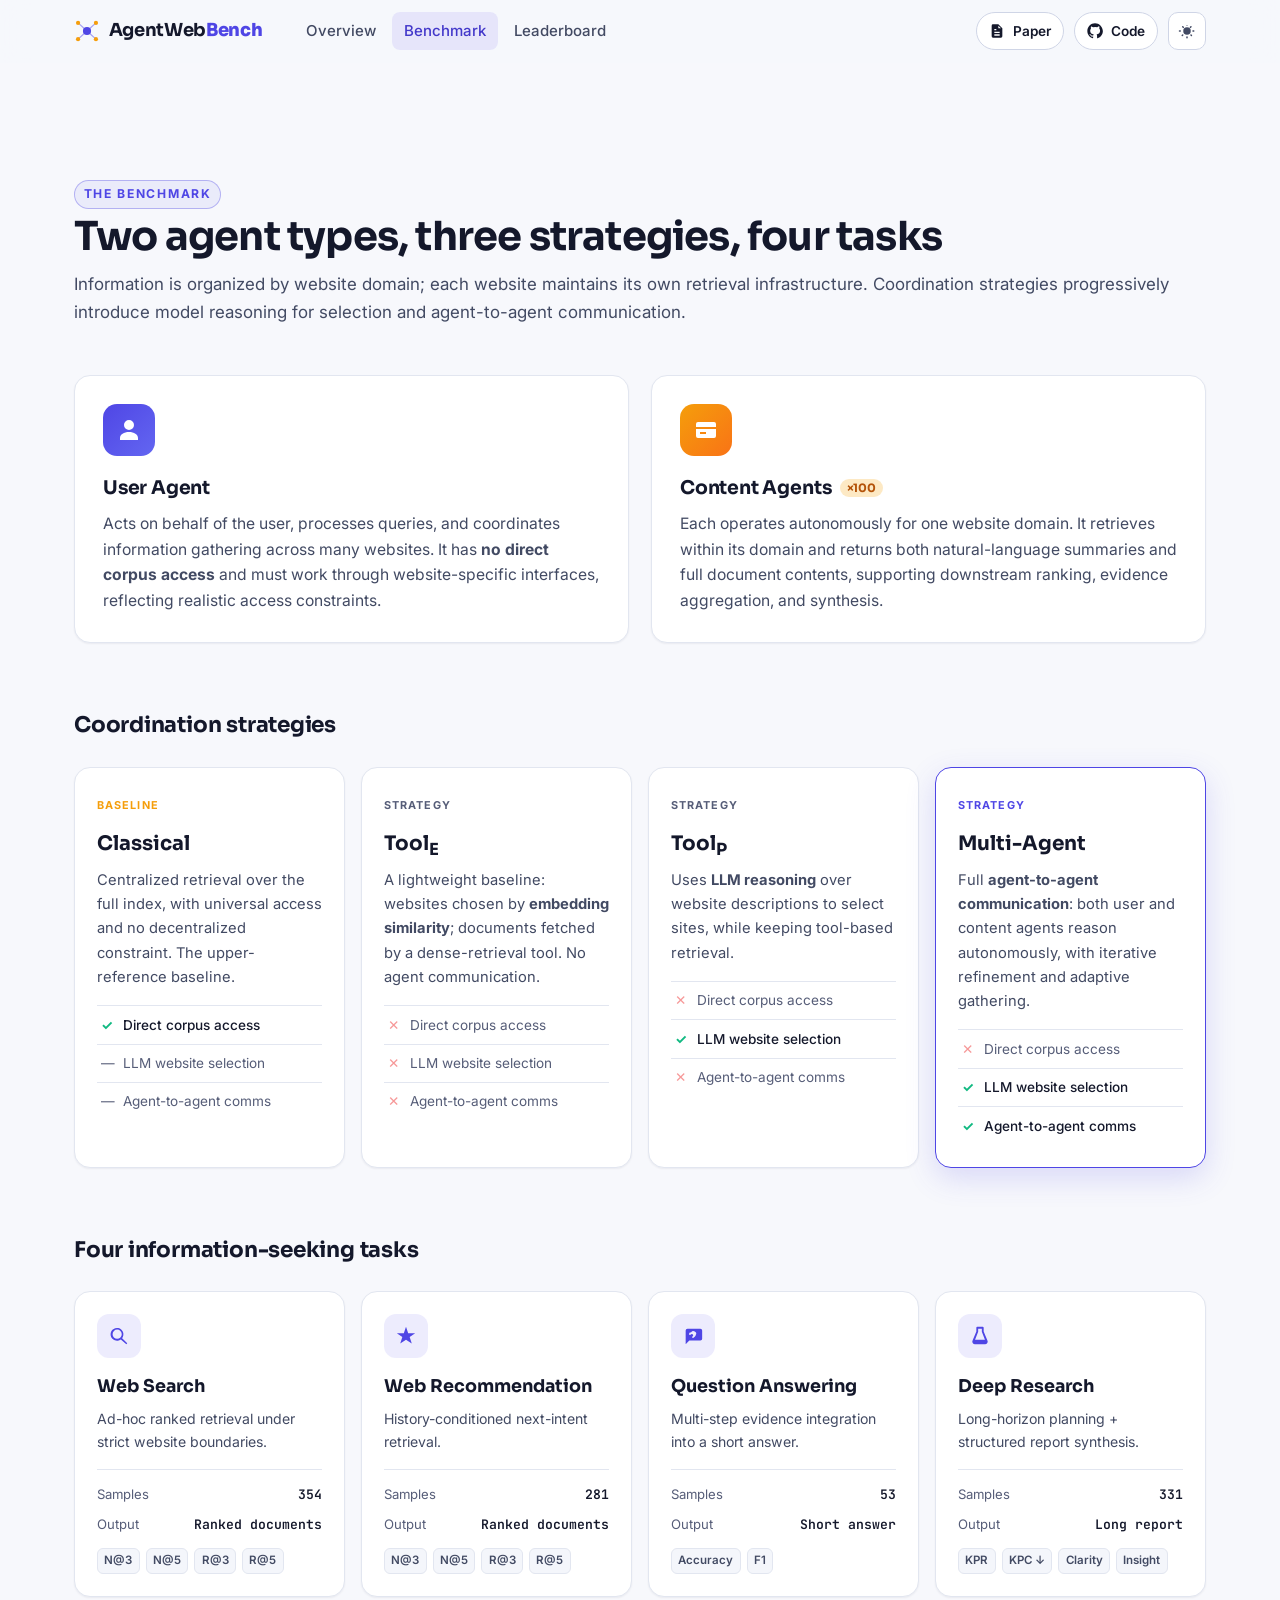
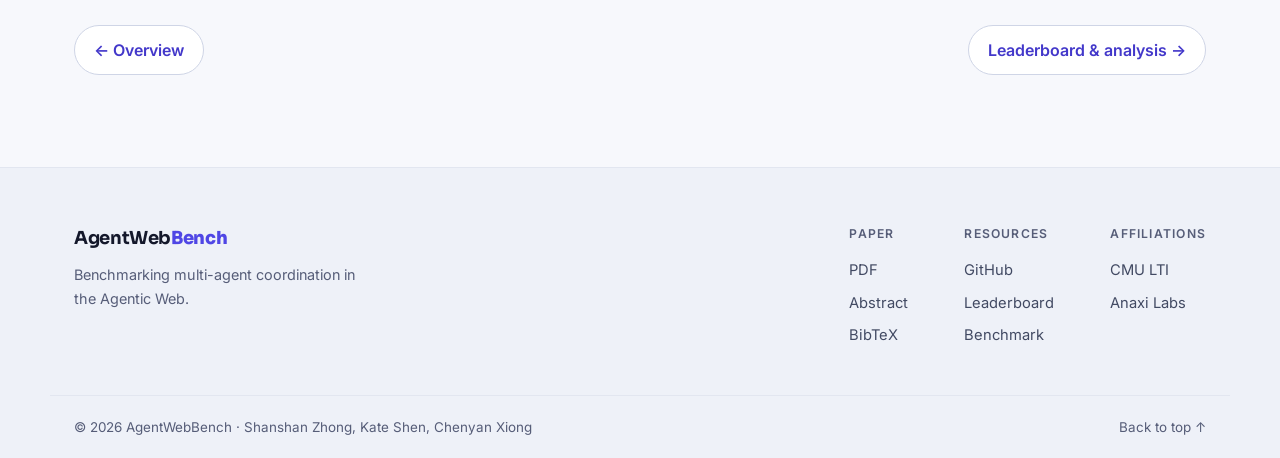
==== commit 86a9ea15: "upload" ====
--- a/benchmark.html
+++ b/benchmark.html
@@ -41,6 +41,10 @@
     </nav>
 
     <div class="nav__actions">
+      <a class="btn btn--ghost btn--sm" href="paper/latex/example_paper.pdf" target="_blank" rel="noopener">
+        <svg viewBox="0 0 24 24" width="16" height="16" aria-hidden="true"><path fill="currentColor" d="M14 2H6a2 2 0 0 0-2 2v16a2 2 0 0 0 2 2h12a2 2 0 0 0 2-2V8l-6-6zm0 2 4 4h-4V4zM8 13h8v2H8v-2zm0 4h8v2H8v-2zm0-8h3v2H8V9z"/></svg>
+        <span>Paper</span>
+      </a>
       <a class="btn btn--ghost btn--sm" href="https://github.com/cxcscmu/AgentWebBench" target="_blank" rel="noopener">
         <svg viewBox="0 0 24 24" width="16" height="16" aria-hidden="true"><path fill="currentColor" d="M12 .5C5.7.5.5 5.7.5 12c0 5.1 3.3 9.4 7.9 10.9.6.1.8-.3.8-.6v-2c-3.2.7-3.9-1.5-3.9-1.5-.5-1.3-1.3-1.7-1.3-1.7-1.1-.7.1-.7.1-.7 1.2 0 1.8 1.2 1.8 1.2 1 1.8 2.8 1.3 3.5 1 .1-.8.4-1.3.7-1.6-2.6-.3-5.3-1.3-5.3-5.7 0-1.3.5-2.3 1.2-3.1-.1-.3-.5-1.5.1-3.1 0 0 1-.3 3.3 1.2a11.5 11.5 0 0 1 6 0C17.3 4.7 18.3 5 18.3 5c.6 1.6.2 2.8.1 3.1.8.8 1.2 1.8 1.2 3.1 0 4.4-2.7 5.4-5.3 5.7.4.4.8 1.1.8 2.2v3.3c0 .3.2.7.8.6 4.6-1.5 7.9-5.8 7.9-10.9C23.5 5.7 18.3.5 12 .5z"/></svg>
         <span>Code</span>
--- a/assets/css/style.css
+++ b/assets/css/style.css
@@ -139,6 +139,14 @@
 }
 .section__sub { color: var(--ink-soft); font-size: 1.06rem; margin: 0; }
 
+/* Intro row with a paragraph on the left and a CTA on the right (leaderboard) */
+.lb-intro { display: flex; gap: 32px; align-items: center; justify-content: space-between; }
+.lb-intro .section__sub { flex: 1; }
+.lb-intro__cta { flex: none; }
+.lb-intro__cta svg { transition: transform .2s ease; }
+.lb-intro__cta:hover svg { transform: translateX(3px); }
+@media (max-width: 760px) { .lb-intro { flex-direction: column; align-items: flex-start; gap: 18px; } }
+
 .eyebrow {
   display: inline-block;
   font-size: .76rem;
@@ -234,7 +242,7 @@
     radial-gradient(1200px 500px at 50% -8%, rgba(var(--brand-rgb), .14), transparent 60%),
     radial-gradient(900px 420px at 85% 12%, rgba(var(--accent-rgb), .1), transparent 55%);
 }
-.hero__canvas { position: absolute; inset: 0; width: 100%; height: 100%; opacity: .55; }
+.hero__canvas { position: absolute; inset: 0; width: 100%; height: 100%; opacity: .78; }
 .hero__glow { position: absolute; left: 50%; top: -120px; width: 620px; height: 620px; transform: translateX(-50%);
   background: radial-gradient(circle, rgba(var(--brand-rgb), .22), transparent 65%); filter: blur(20px); pointer-events: none; }
 .hero__inner { position: relative; z-index: 2; max-width: 920px; margin: 0 auto; padding: 0 24px; }
@@ -247,8 +255,21 @@
   padding: .45em 1em; border-radius: 100px; box-shadow: var(--shadow-sm);
   text-decoration: none !important; margin-bottom: 26px;
 }
-.hero__venue .dot { width: 8px; height: 8px; border-radius: 50%; background: var(--accent); box-shadow: 0 0 0 4px rgba(var(--accent-rgb), .2); animation: pulse 2.4s ease-in-out infinite; }
+.hero__venue .dot { flex: none; width: 8px; height: 8px; border-radius: 50%; background: var(--accent); box-shadow: 0 0 0 4px rgba(var(--accent-rgb), .2); animation: pulse 2.4s ease-in-out infinite; }
 @keyframes pulse { 50% { box-shadow: 0 0 0 8px rgba(var(--accent-rgb), 0); } }
+/* On narrow screens the venue label wraps; make it a tidy rounded tag with the dot on the first line */
+@media (max-width: 640px) {
+  .hero__venue { align-items: flex-start; border-radius: 16px; line-height: 1.5; padding: .5em .95em; font-size: .78rem; }
+  .hero__venue .dot { margin-top: .42em; }
+}
+/* Keep the nav on one row on phones now that Paper + Code both live in the actions */
+@media (max-width: 560px) {
+  .nav__inner { gap: 8px; padding-left: 14px; padding-right: 14px; }
+  .nav__name { font-size: 1rem; }
+  .nav__actions { gap: 6px; }
+  .nav__actions .btn--sm { padding: .45em .6em; }
+  .theme-toggle, .nav__burger { width: 36px; height: 36px; }
+}
 
 .hero__title {
   font-family: var(--display); font-weight: 800;
@@ -260,7 +281,7 @@
 }
 .hero__tagline { font-family: var(--display); font-weight: 700; font-size: clamp(1.1rem, 3vw, 1.7rem); letter-spacing: -.015em; margin: 0 0 1.1rem; color: var(--ink); }
 .grad { background: linear-gradient(100deg, var(--brand), var(--accent)); -webkit-background-clip: text; background-clip: text; -webkit-text-fill-color: transparent; }
-.hero__lead { max-width: 680px; margin: 0 auto 2rem; color: var(--ink-soft); font-size: 1.08rem; }
+.hero__lead { max-width: 700px; margin: 0 auto 2rem; color: var(--ink-soft); font-size: 1.08rem; }
 .hero__lead b { color: var(--ink); font-weight: 600; }
 
 .hero__authors { list-style: none; display: flex; flex-wrap: wrap; justify-content: center; gap: .2em 1.4em; padding: 0; margin: 0 0 .4rem; font-size: 1.06rem; font-weight: 600; }
